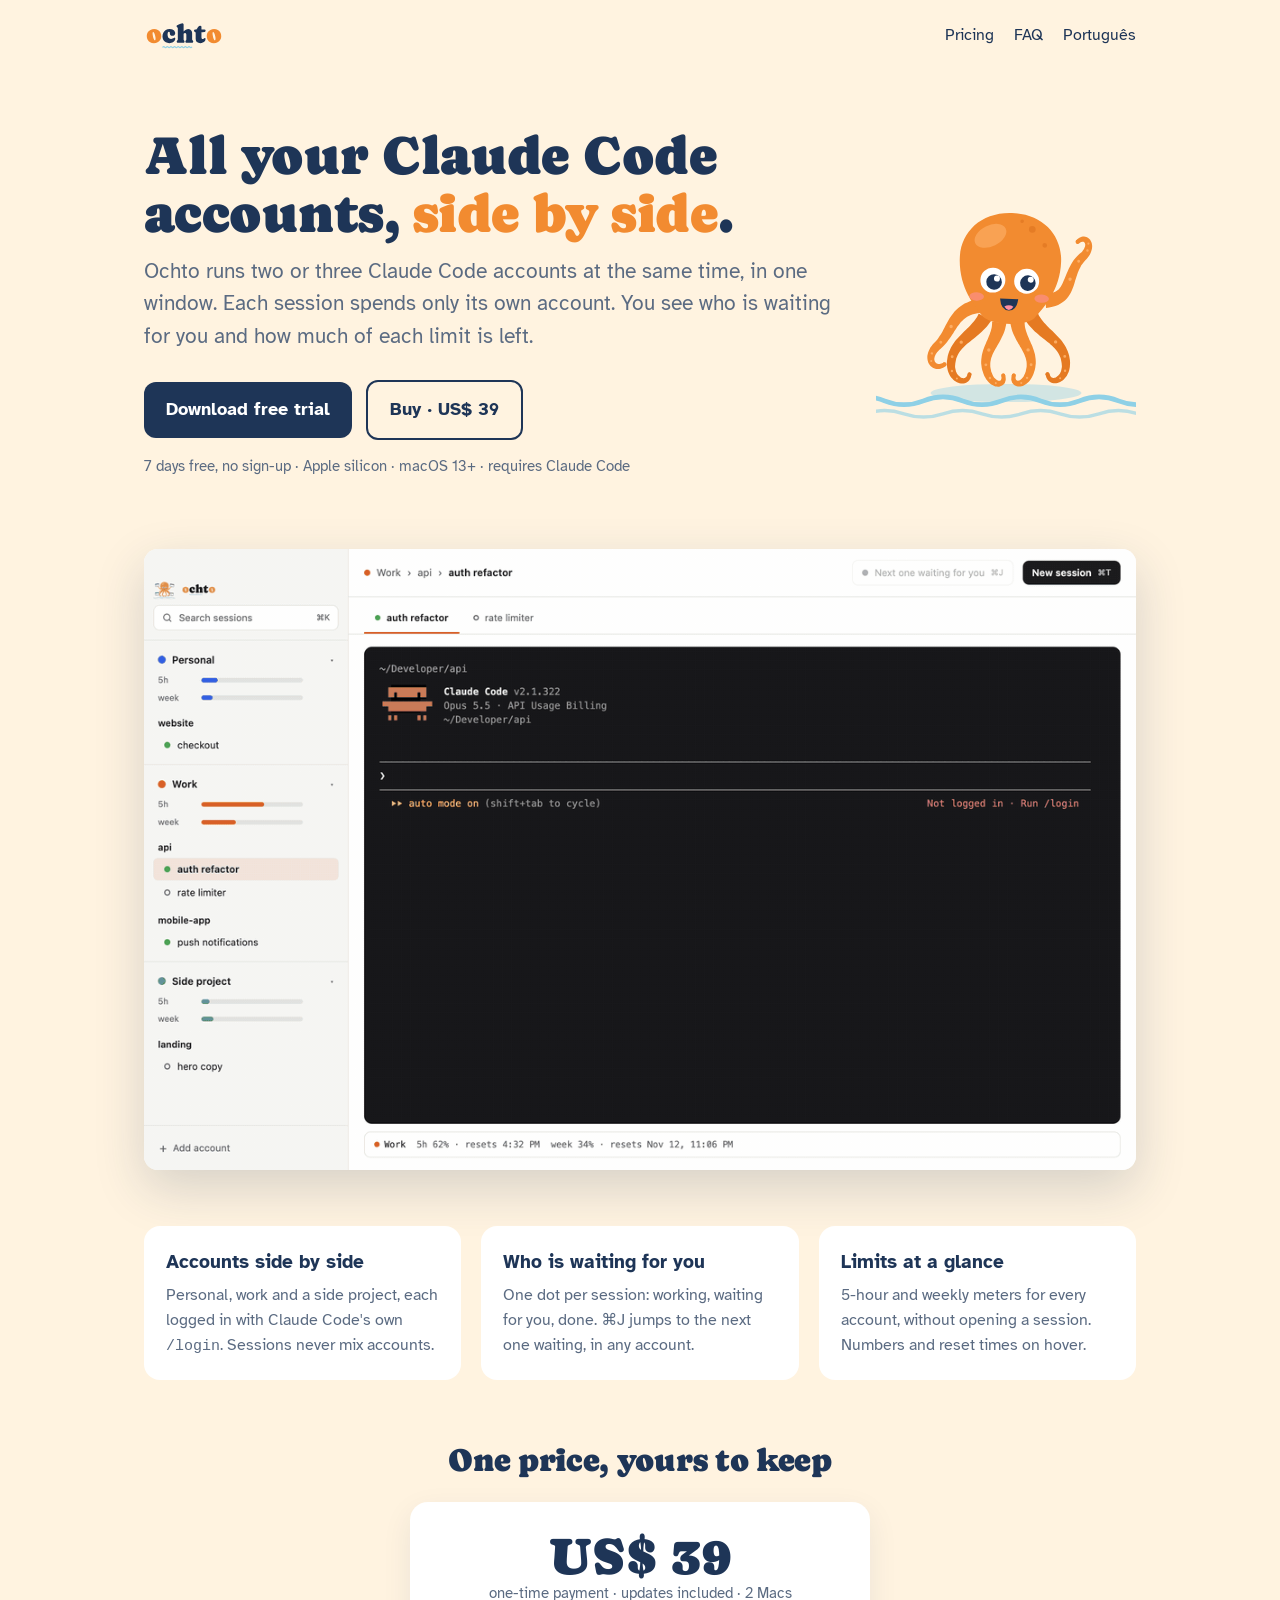
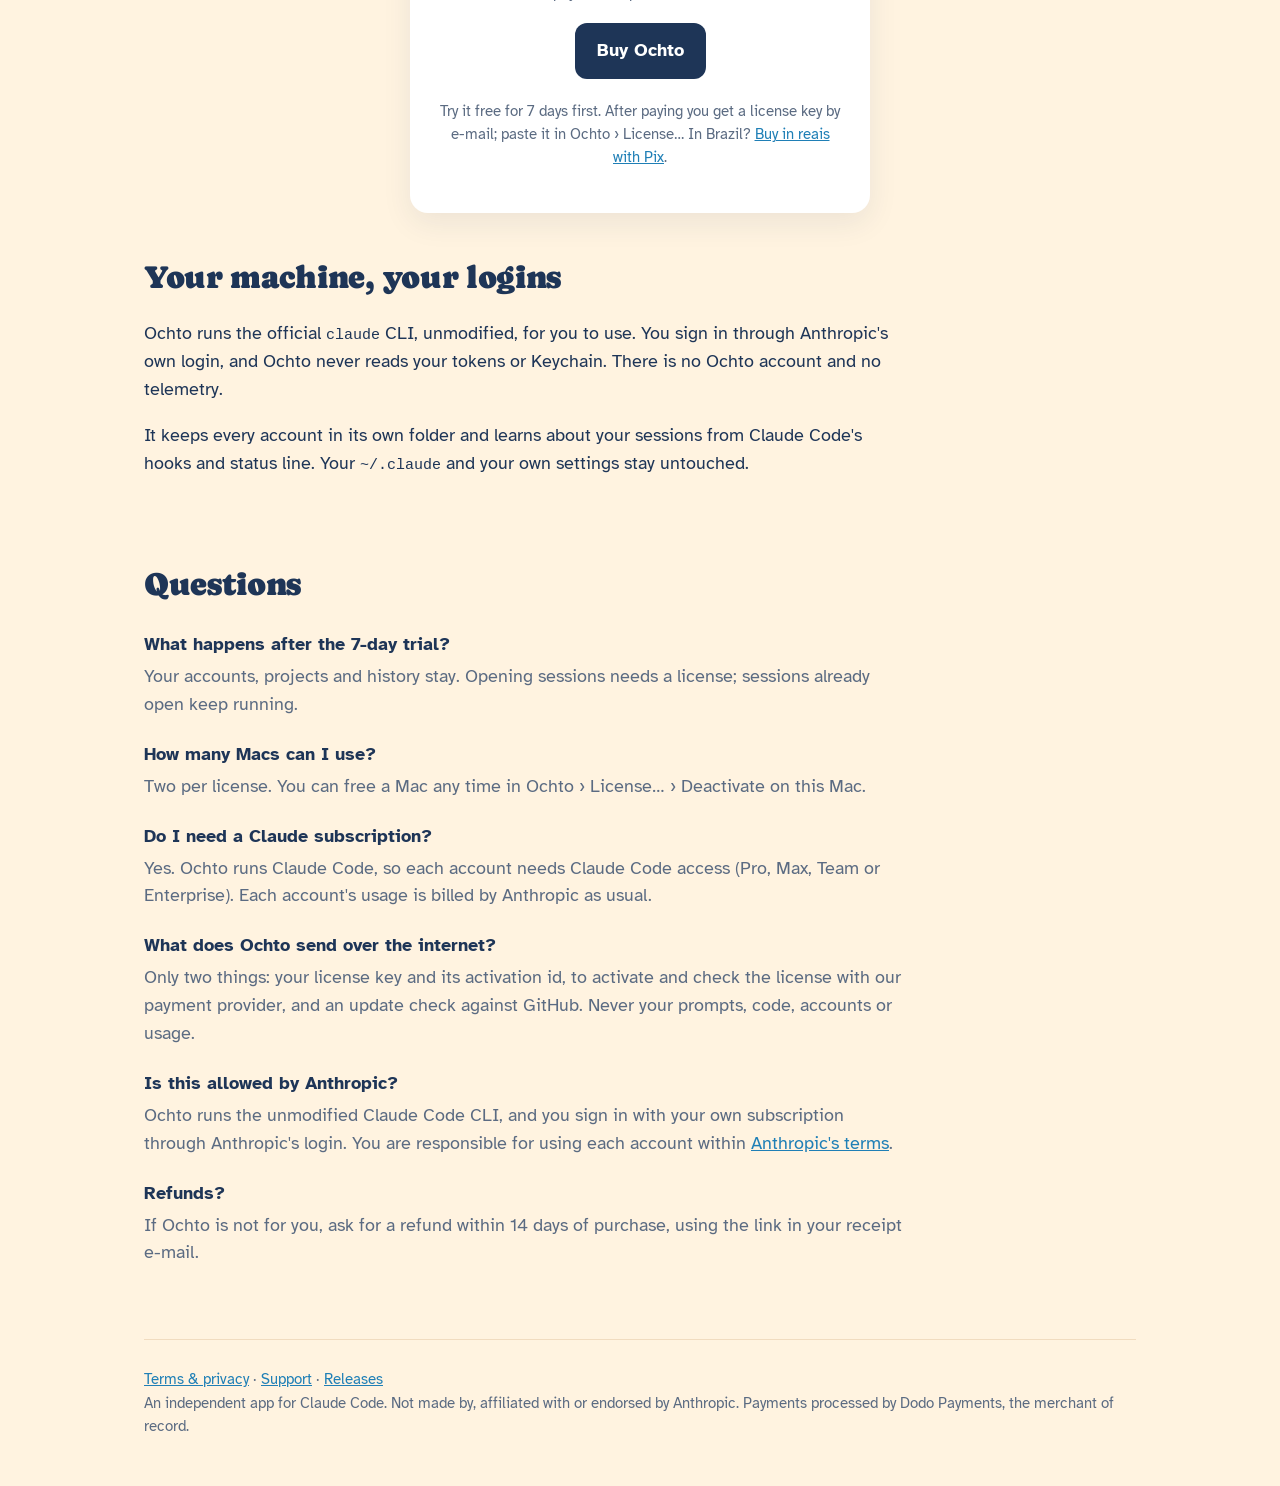
==== docs/index.html @ c24f669f "Ochto releases and website" ====
<!doctype html>
<html lang="en">
  <head>
    <meta charset="utf-8" />
    <meta name="viewport" content="width=device-width, initial-scale=1" />
    <title>Ochto — all your Claude Code accounts, side by side</title>
    <meta name="description" content="A Mac app that runs two or three Claude Code accounts at the same time, with live session states and 5-hour and weekly limits per account. 7-day free trial, one-time purchase." />
    <meta property="og:title" content="Ochto — all your Claude Code accounts, side by side" />
    <meta property="og:description" content="Run two or three Claude Code accounts at the same time, in one window." />
    <meta property="og:image" content="assets/social.png" />
    <link rel="icon" href="assets/icon.png" />
    <link rel="alternate" hreflang="pt-BR" href="pt/" />
    <link rel="stylesheet" href="style.css" />
  </head>
  <body>
    <div class="wrap">
      <nav>
        <img src="assets/wordmark.svg" alt="Ochto" height="30" />
        <div class="links">
          <a href="#pricing">Pricing</a>
          <a href="#faq">FAQ</a>
          <a href="pt/" hreflang="pt-BR">Português</a>
        </div>
      </nav>

      <header class="hero">
        <div>
          <h1>All your Claude Code accounts, <span class="o">side by side</span>.</h1>
          <p class="lead">
            Ochto runs two or three Claude Code accounts at the same time, in one window. Each session spends only its
            own account. You see who is waiting for you and how much of each limit is left.
          </p>
          <div class="cta">
            <a class="button" href="https://github.com/pportella23/ochto-releases/releases/latest/download/Ochto-arm64.dmg">Download free trial</a>
            <a class="button secondary-button" href="#pricing">Buy · US$ 39</a>
          </div>
          <p class="small">7 days free, no sign-up · Apple silicon · macOS 13+ · requires Claude Code</p>
        </div>
        <img class="mascot" src="assets/ochto-wave.svg" alt="" width="260" height="260" />
      </header>

      <div class="demo">
        <img src="assets/demo.gif" alt="Ochto with three Claude Code accounts: live states, the next session waiting for you and search" />
      </div>

      <div class="features">
        <div class="feature">
          <h3>Accounts side by side</h3>
          <p>Personal, work and a side project, each logged in with Claude Code's own <code>/login</code>. Sessions never mix accounts.</p>
        </div>
        <div class="feature">
          <h3>Who is waiting for you</h3>
          <p>One dot per session: working, waiting for you, done. ⌘J jumps to the next one waiting, in any account.</p>
        </div>
        <div class="feature">
          <h3>Limits at a glance</h3>
          <p>5-hour and weekly meters for every account, without opening a session. Numbers and reset times on hover.</p>
        </div>
      </div>

      <section class="pricing" id="pricing">
        <h2>One price, yours to keep</h2>
        <div class="price-card">
          <div class="price">US$ 39</div>
          <div class="small">one-time payment · updates included · 2 Macs</div>
          <a class="button" href="https://checkout.dodopayments.com/buy/pdt_LIVE_USD_TODO?quantity=1&redirect_url=https%3A%2F%2Fpportella23.github.io%2Fochto-releases%2Fthanks.html">Buy Ochto</a>
          <p class="small">
            Try it free for 7 days first. After paying you get a license key by e-mail; paste it in Ochto › License…
            In Brazil? <a href="pt/#preco">Buy in reais with Pix</a>.
          </p>
        </div>
      </section>

      <section class="text">
        <h2>Your machine, your logins</h2>
        <p>
          Ochto runs the official <code>claude</code> CLI, unmodified, for you to use. You sign in through Anthropic's
          own login, and Ochto never reads your tokens or Keychain. There is no Ochto account and no telemetry.
        </p>
        <p>
          It keeps every account in its own folder and learns about your sessions from Claude Code's hooks and status
          line. Your <code>~/.claude</code> and your own settings stay untouched.
        </p>
      </section>

      <section class="text faq" id="faq">
        <h2>Questions</h2>
        <h3>What happens after the 7-day trial?</h3>
        <p>Your accounts, projects and history stay. Opening sessions needs a license; sessions already open keep running.</p>
        <h3>How many Macs can I use?</h3>
        <p>Two per license. You can free a Mac any time in Ochto › License… › Deactivate on this Mac.</p>
        <h3>Do I need a Claude subscription?</h3>
        <p>Yes. Ochto runs Claude Code, so each account needs Claude Code access (Pro, Max, Team or Enterprise). Each account's usage is billed by Anthropic as usual.</p>
        <h3>What does Ochto send over the internet?</h3>
        <p>Only two things: your license key and its activation id, to activate and check the license with our payment provider, and an update check against GitHub. Never your prompts, code, accounts or usage.</p>
        <h3>Is this allowed by Anthropic?</h3>
        <p>
          Ochto runs the unmodified Claude Code CLI, and you sign in with your own subscription through Anthropic's login.
          You are responsible for using each account within
          <a href="https://www.anthropic.com/legal/consumer-terms">Anthropic's terms</a>.
        </p>
        <h3>Refunds?</h3>
        <p>If Ochto is not for you, ask for a refund within 14 days of purchase, using the link in your receipt e-mail.</p>
      </section>

      <footer>
        <a href="terms.html">Terms &amp; privacy</a> ·
        <a href="https://github.com/pportella23/ochto-releases/issues">Support</a> ·
        <a href="https://github.com/pportella23/ochto-releases/releases">Releases</a><br />
        An independent app for Claude Code. Not made by, affiliated with or endorsed by Anthropic. Payments processed by
        Dodo Payments, the merchant of record.
      </footer>
    </div>
  </body>
</html>
---- docs/style.css ----
/* Ochto site. Brand: Caprasimo (titles), Atkinson Hyperlegible (text). No external requests. */
@font-face {
  font-family: Caprasimo;
  src: url('assets/fonts/caprasimo-latin-400-normal.woff2') format('woff2');
  font-display: swap;
}
@font-face {
  font-family: Atkinson;
  src: url('assets/fonts/atkinson-hyperlegible-latin-400-normal.woff2') format('woff2');
  font-weight: 400;
  font-display: swap;
}
@font-face {
  font-family: Atkinson;
  src: url('assets/fonts/atkinson-hyperlegible-latin-700-normal.woff2') format('woff2');
  font-weight: 700;
  font-display: swap;
}

:root {
  --orange: #f28b30;
  --ink: #1e3557;
  --sand: #fff3e0;
  --sea: #1f7fb6;
  --foam: #8ed0e6;
  --sun: #ffc93c;
  --card: #ffffff;
  --quiet: #5b6b82;
}

* {
  box-sizing: border-box;
}

body {
  margin: 0;
  background: var(--sand);
  color: var(--ink);
  font-family: Atkinson, -apple-system, BlinkMacSystemFont, system-ui, sans-serif;
  font-size: 18px;
  line-height: 1.55;
}

a {
  color: var(--sea);
}

.wrap {
  max-width: 1040px;
  margin: 0 auto;
  padding: 0 24px;
}

nav {
  display: flex;
  justify-content: space-between;
  align-items: center;
  padding: 20px 0;
  font-size: 16px;
}

nav .links {
  display: flex;
  gap: 20px;
}

nav a {
  color: var(--ink);
  text-decoration: none;
}

.hero {
  display: grid;
  grid-template-columns: 1fr 260px;
  align-items: center;
  gap: 32px;
  padding: 40px 0 24px;
}

h1,
h2 {
  font-family: Caprasimo, Georgia, serif;
  font-weight: 400;
  letter-spacing: -0.01em;
}

h1 {
  margin: 16px 0 12px;
  font-size: 54px;
  line-height: 1.08;
}

h1 .o {
  color: var(--orange);
}

.lead {
  margin: 0 0 28px;
  font-size: 21px;
  color: var(--quiet);
}

.cta {
  display: flex;
  flex-wrap: wrap;
  align-items: center;
  gap: 14px;
}

.button {
  display: inline-block;
  padding: 14px 22px;
  border-radius: 12px;
  background: var(--ink);
  color: #fff;
  font-weight: 700;
  text-decoration: none;
}

code,
pre {
  font-family: ui-monospace, 'SF Mono', Menlo, monospace;
  font-size: 15px;
}

.brew {
  padding: 12px 16px;
  border-radius: 12px;
  background: var(--card);
  border: 1px solid #f1dcc0;
}

.small {
  font-size: 15px;
  color: var(--quiet);
}

.demo {
  margin: 32px 0 8px;
  border-radius: 14px;
  overflow: hidden;
  box-shadow: 0 18px 50px rgba(30, 53, 87, 0.18);
  background: #fff;
}

.demo img {
  display: block;
  width: 100%;
}

.features {
  display: grid;
  grid-template-columns: repeat(3, 1fr);
  gap: 20px;
  padding: 48px 0 16px;
}

.feature {
  padding: 22px;
  border-radius: 16px;
  background: var(--card);
}

.feature h3 {
  margin: 0 0 6px;
  font-size: 19px;
}

.feature p {
  margin: 0;
  font-size: 16px;
  color: var(--quiet);
}

section.text {
  max-width: 760px;
  padding: 32px 0;
}

h2 {
  margin: 0 0 12px;
  font-size: 32px;
}

footer {
  margin-top: 40px;
  padding: 28px 0 48px;
  border-top: 1px solid #f1dcc0;
  font-size: 15px;
  color: var(--quiet);
}

@media (max-width: 760px) {
  .hero {
    grid-template-columns: 1fr;
  }
  .hero img.mascot {
    width: 180px;
  }
  h1 {
    font-size: 40px;
  }
  .features {
    grid-template-columns: 1fr;
  }
}

.secondary-button {
  background: transparent;
  color: var(--ink);
  border: 2px solid var(--ink);
}

.pricing {
  padding: 40px 0 8px;
  text-align: center;
}

.price-card {
  max-width: 460px;
  margin: 16px auto 0;
  padding: 28px;
  border-radius: 18px;
  background: var(--card);
  box-shadow: 0 10px 30px rgba(30, 53, 87, 0.08);
}

.price {
  font-family: Caprasimo, Georgia, serif;
  font-size: 52px;
  line-height: 1;
}

.price-card .button {
  margin: 18px 0 6px;
}

.faq h3 {
  margin: 22px 0 4px;
  font-size: 18px;
}

.faq p {
  margin: 0;
  color: var(--quiet);
}

.legal h2 {
  margin-top: 28px;
  font-size: 26px;
}
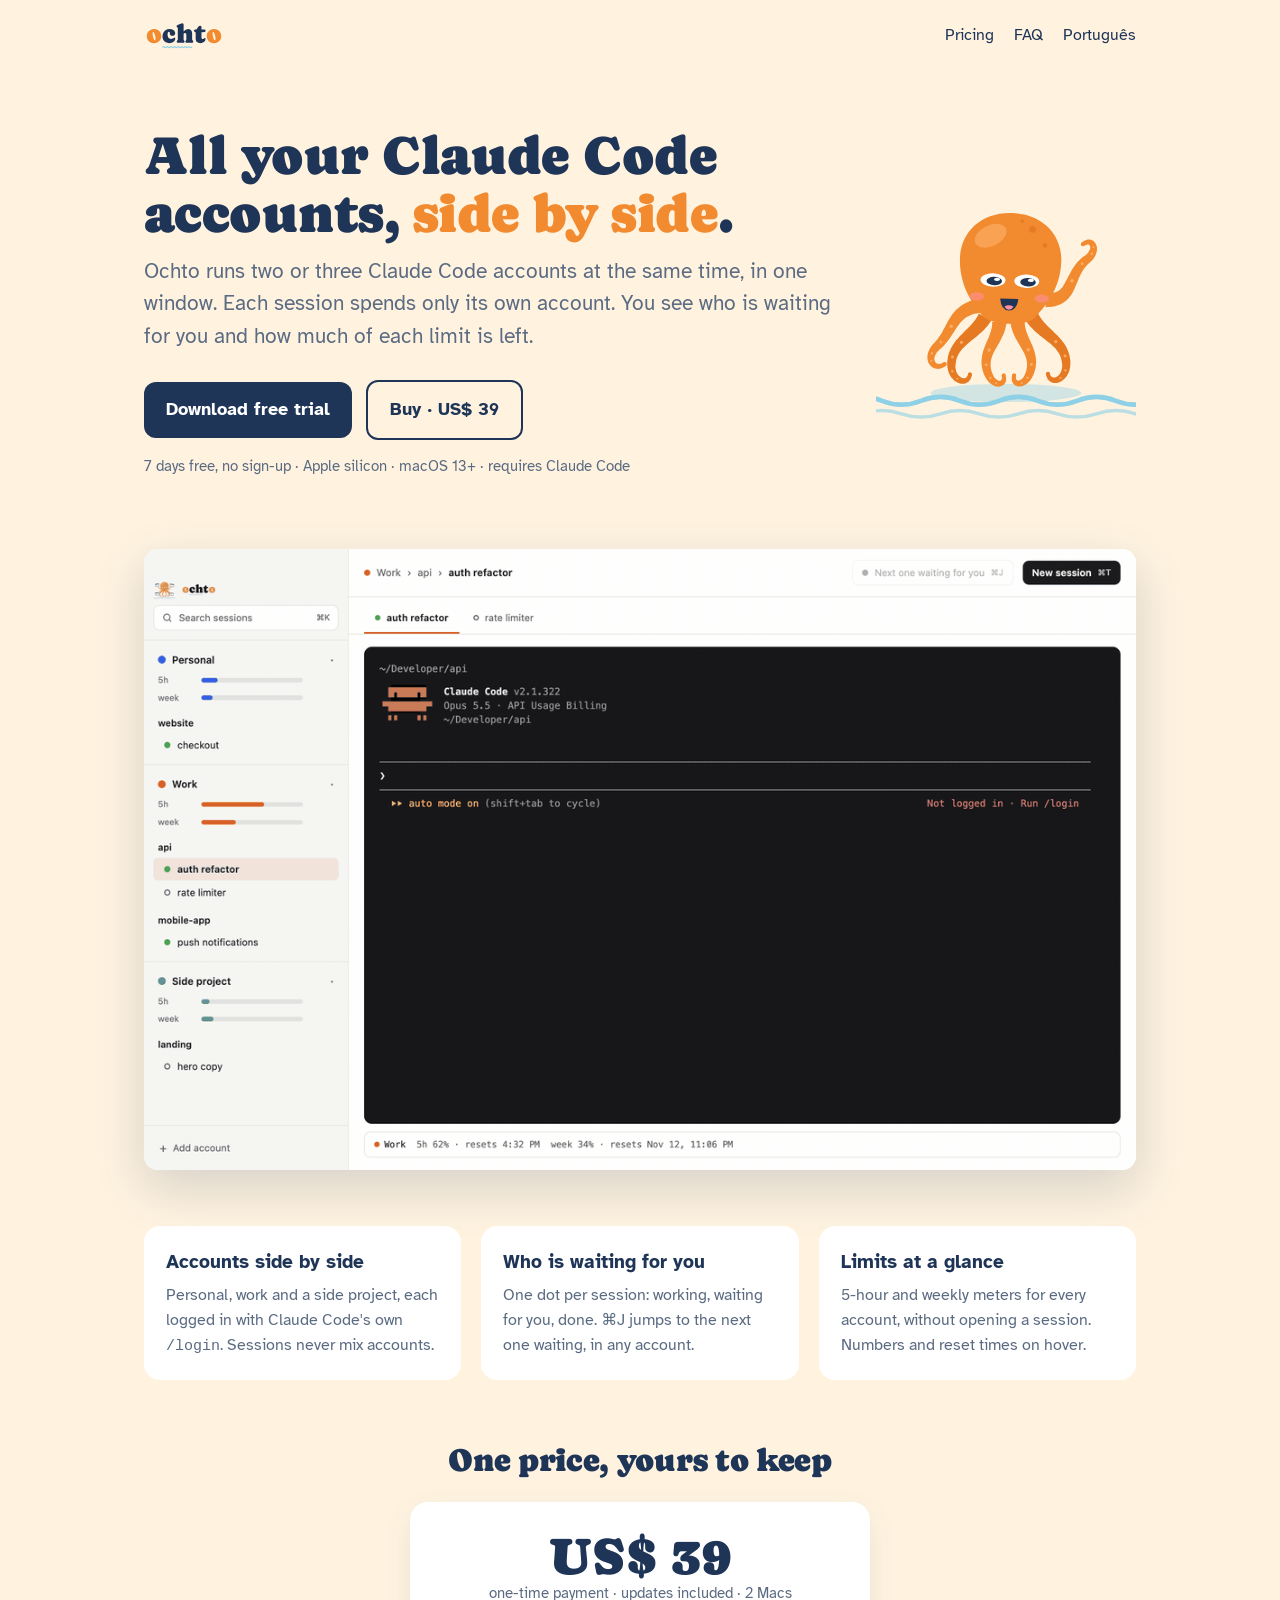
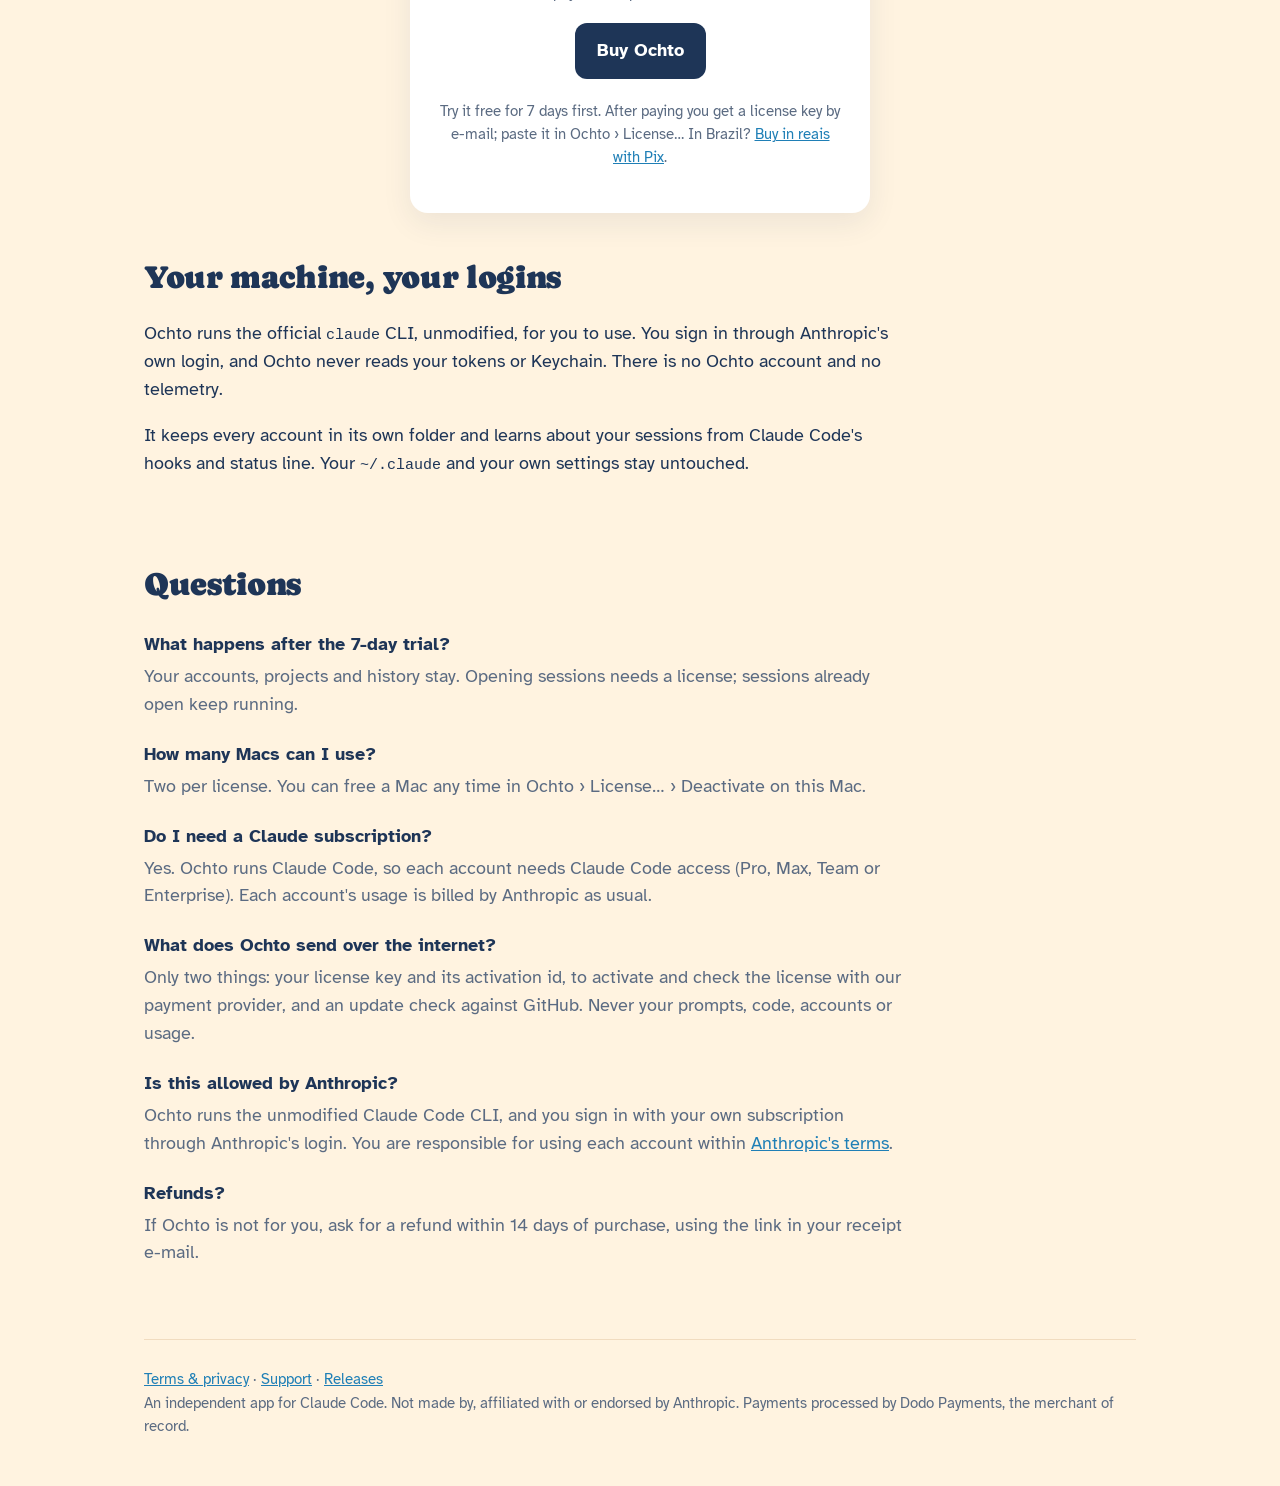
==== commit d9862fed: "Site update" ====
--- a/docs/index.html
+++ b/docs/index.html
@@ -63,7 +63,7 @@
         <div class="price-card">
           <div class="price">US$ 39</div>
           <div class="small">one-time payment · updates included · 2 Macs</div>
-          <a class="button" href="https://checkout.dodopayments.com/buy/pdt_LIVE_USD_TODO?quantity=1&redirect_url=https%3A%2F%2Fpportella23.github.io%2Fochto-releases%2Fthanks.html">Buy Ochto</a>
+          <a class="button" href="#pricing">Buy Ochto</a>
           <p class="small">
             Try it free for 7 days first. After paying you get a license key by e-mail; paste it in Ochto › License…
             In Brazil? <a href="pt/#preco">Buy in reais with Pix</a>.
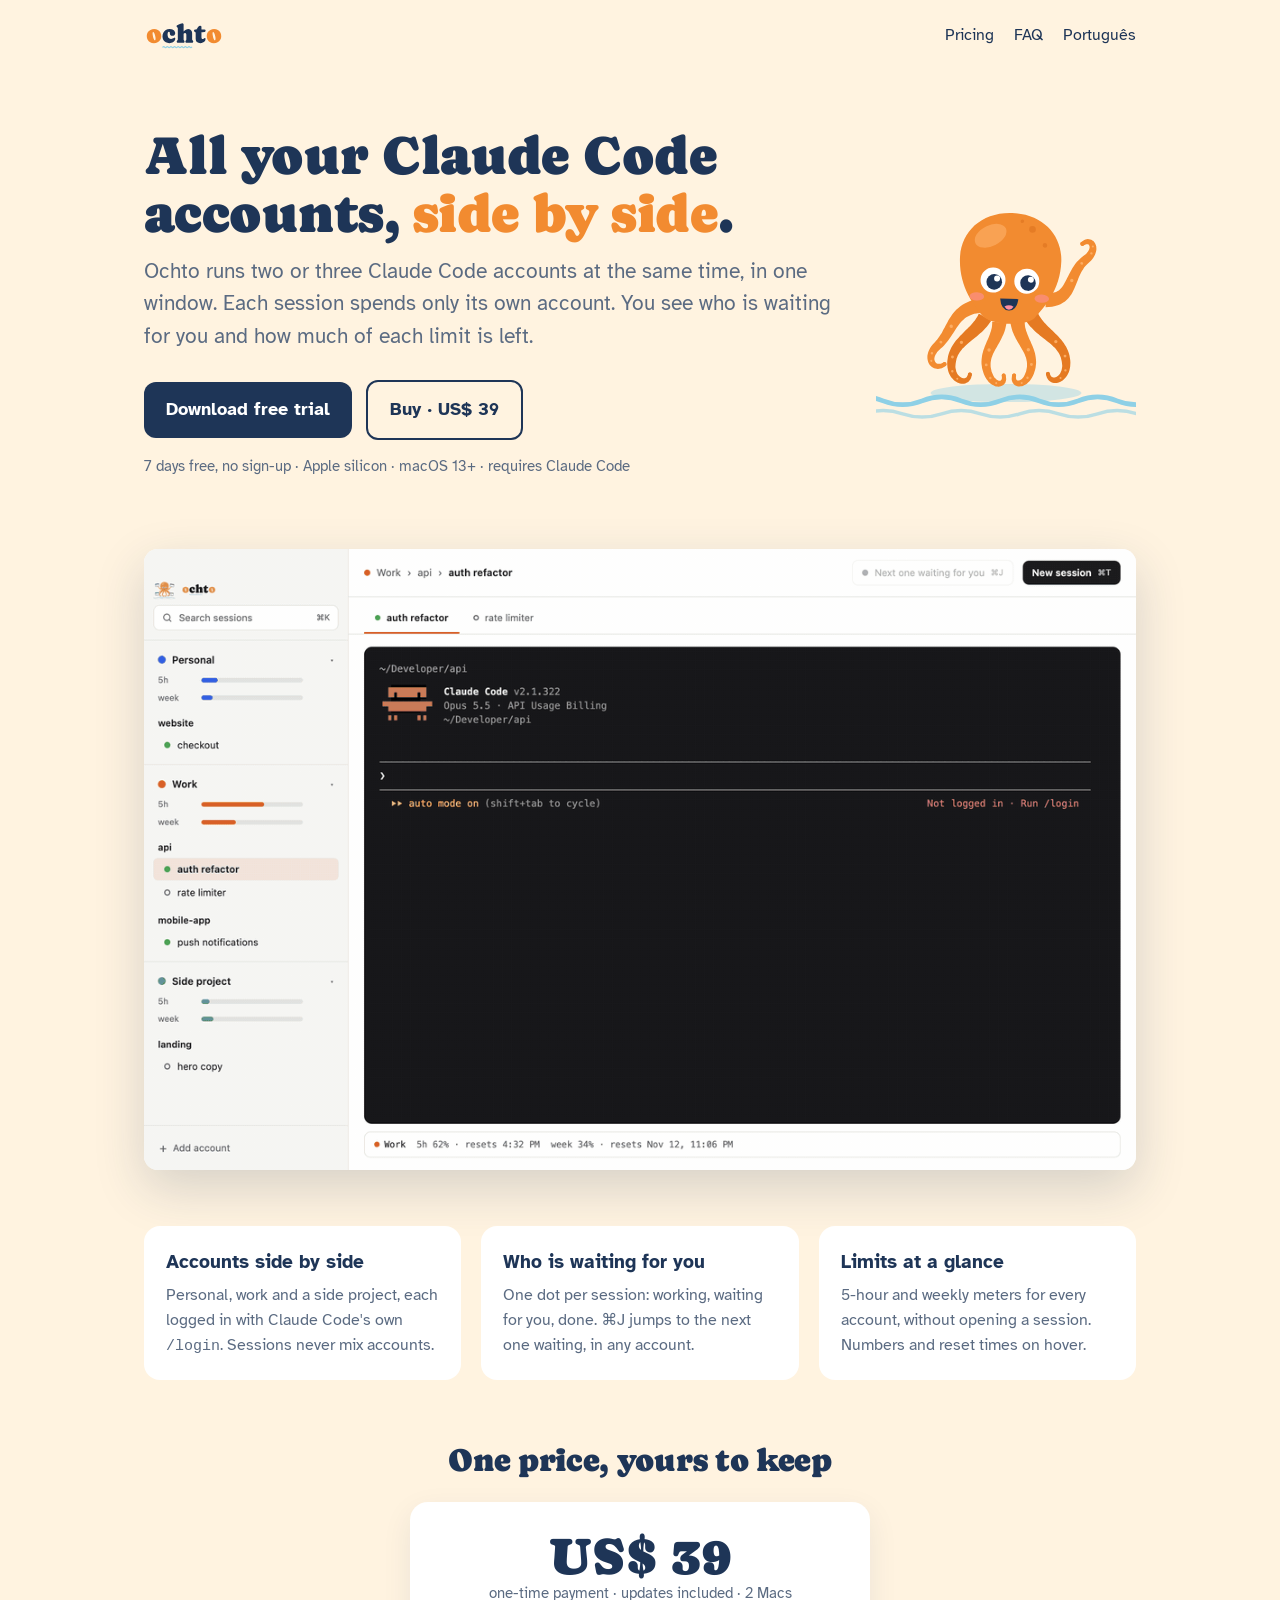
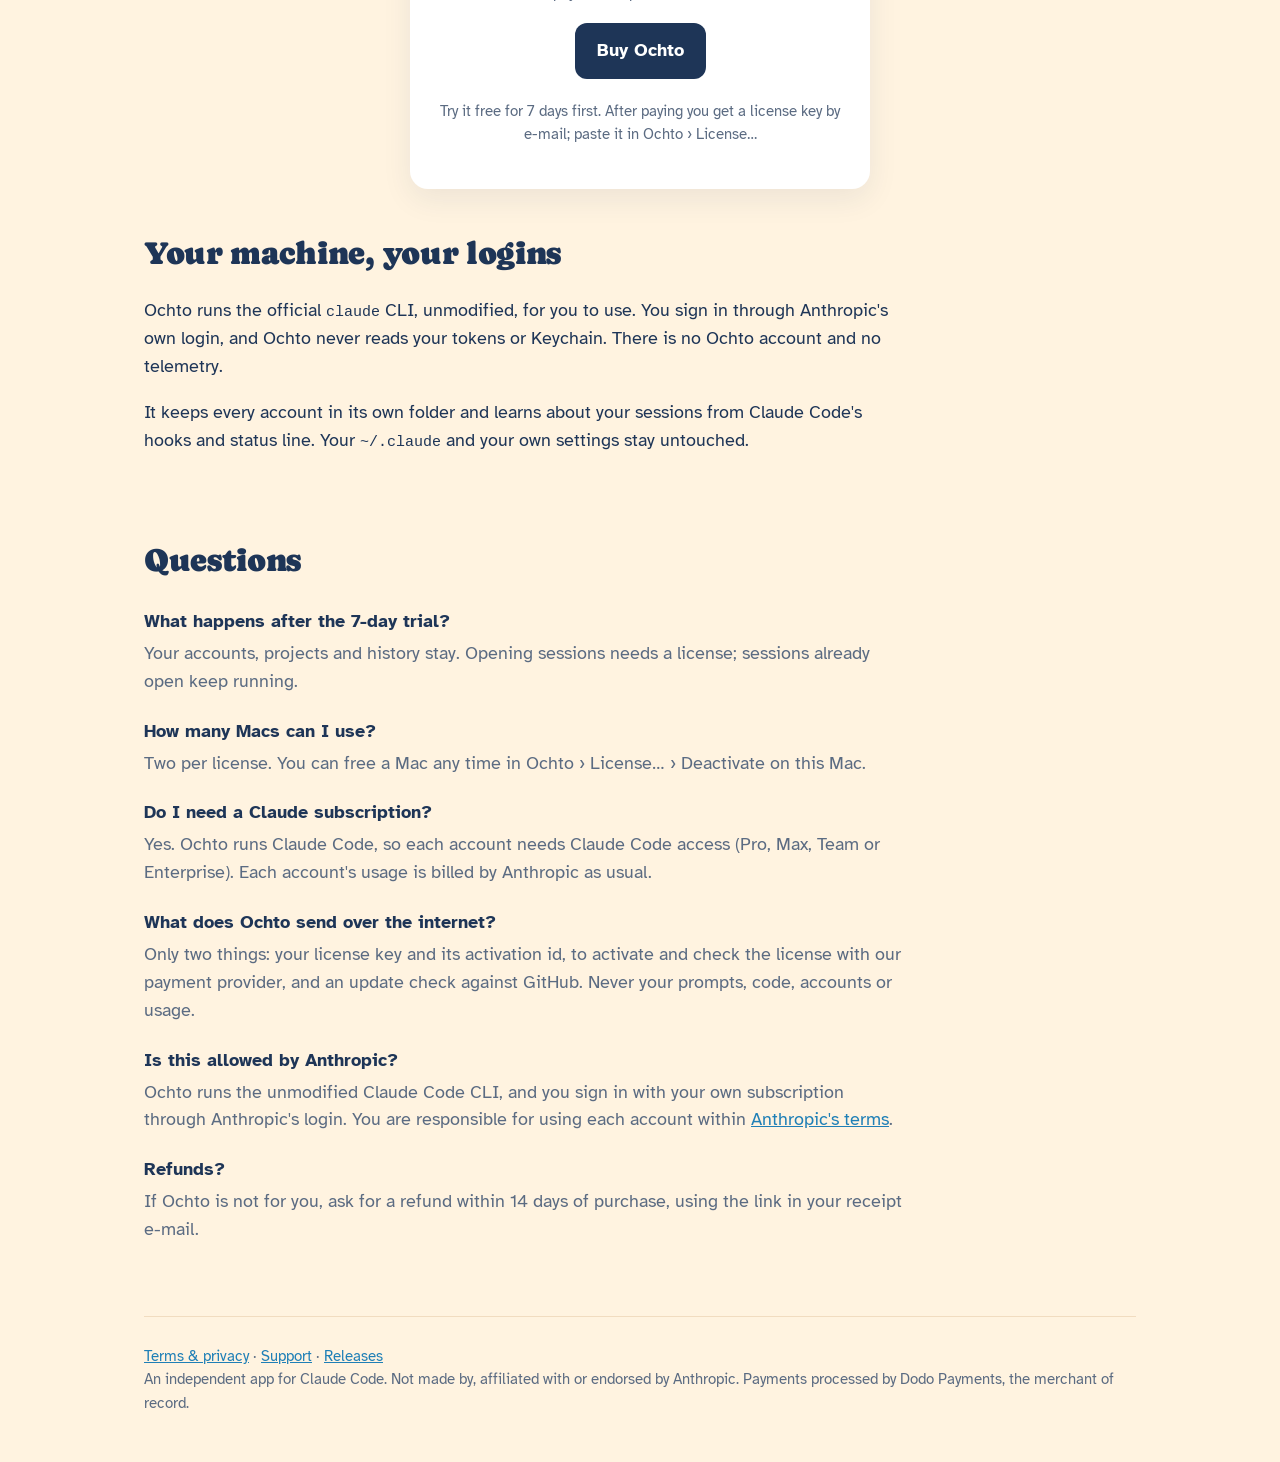
==== commit c3455dcf: "Site update" ====
--- a/docs/index.html
+++ b/docs/index.html
@@ -1,5 +1,5 @@
 <!doctype html>
-<html lang="en">
+<html lang="en" data-market="usd">
   <head>
     <meta charset="utf-8" />
     <meta name="viewport" content="width=device-width, initial-scale=1" />
@@ -10,6 +10,7 @@
     <meta property="og:image" content="assets/social.png" />
     <link rel="icon" href="assets/icon.png" />
     <link rel="alternate" hreflang="pt-BR" href="pt/" />
+    <script src="market.js"></script>
     <link rel="stylesheet" href="style.css" />
   </head>
   <body>
@@ -32,7 +33,7 @@
           </p>
           <div class="cta">
             <a class="button" href="https://github.com/pportella23/ochto-releases/releases/latest/download/Ochto-arm64.dmg">Download free trial</a>
-            <a class="button secondary-button" href="#pricing">Buy · US$ 39</a>
+            <a class="button secondary-button" href="#pricing">Buy · <span class="only-usd">US$ 39</span><span class="only-brl">R$ 149</span></a>
           </div>
           <p class="small">7 days free, no sign-up · Apple silicon · macOS 13+ · requires Claude Code</p>
         </div>
@@ -61,12 +62,13 @@
       <section class="pricing" id="pricing">
         <h2>One price, yours to keep</h2>
         <div class="price-card">
-          <div class="price">US$ 39</div>
-          <div class="small">one-time payment · updates included · 2 Macs</div>
-          <a class="button" href="#pricing">Buy Ochto</a>
+          <div class="price"><span class="only-usd">US$ 39</span><span class="only-brl">R$ 149</span></div>
+          <div class="small">one-time payment · updates included · 2 Macs<span class="only-brl"> · Pix or card</span></div>
+          <a class="button only-usd" href="https://pportella23.github.io/ochto-releases/#pricing">Buy Ochto</a>
+          <a class="button only-brl" href="https://pportella23.github.io/ochto-releases/pt/#preco">Buy Ochto</a>
           <p class="small">
             Try it free for 7 days first. After paying you get a license key by e-mail; paste it in Ochto › License…
-            In Brazil? <a href="pt/#preco">Buy in reais with Pix</a>.
+            <span class="only-brl">Payments in reais include the 3.5% IOF tax, added at checkout.</span>
           </p>
         </div>
       </section>
--- a/docs/style.css
+++ b/docs/style.css
@@ -249,3 +249,16 @@
   margin-top: 28px;
   font-size: 26px;
 }
+
+/* One price per visitor; <html data-market> is set by the page (see the inline script). */
+html[data-market='usd'] .only-brl,
+html[data-market='brl'] .only-usd {
+  display: none;
+}
+
+/* Thanks page: one state at a time, from Dodo's ?status (see thanks.html). */
+html:not([data-state='succeeded']) .only-succeeded,
+html:not([data-state='processing']) .only-processing,
+html:not([data-state='failed']) .only-failed {
+  display: none;
+}
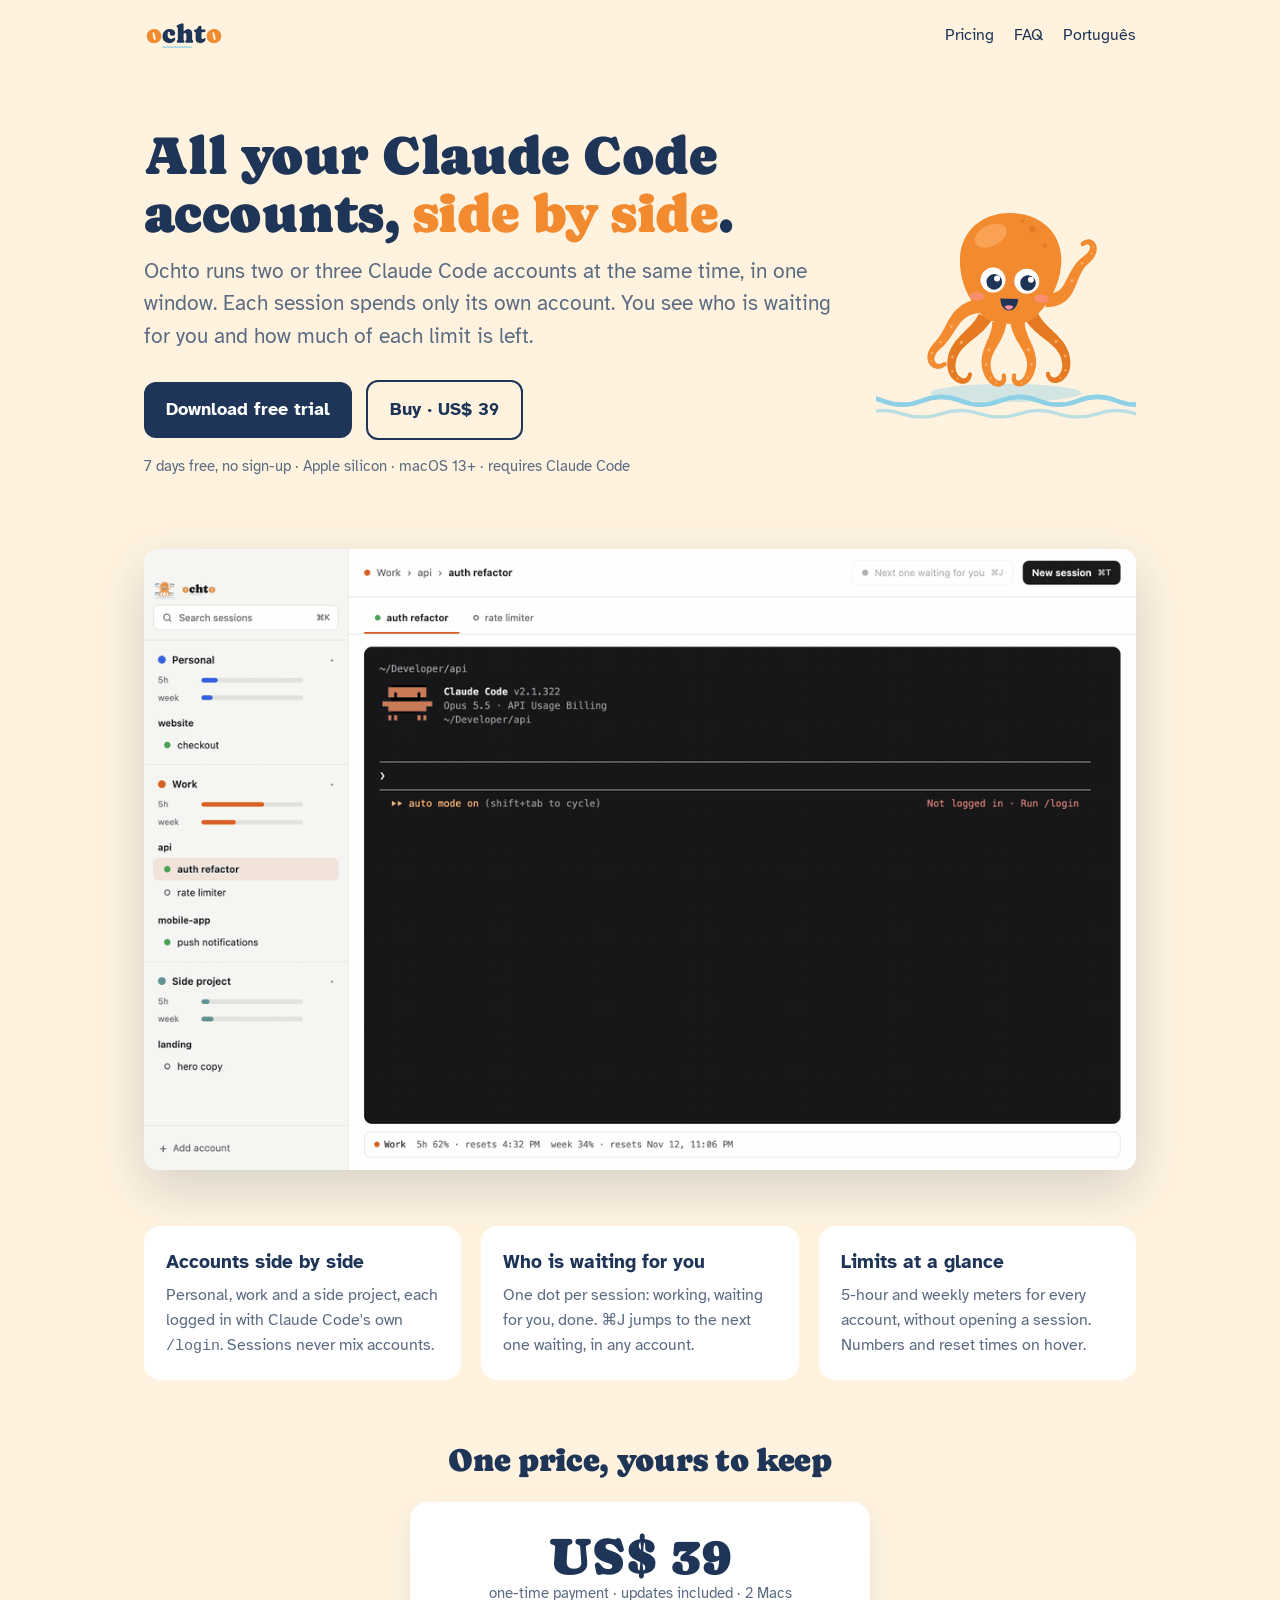
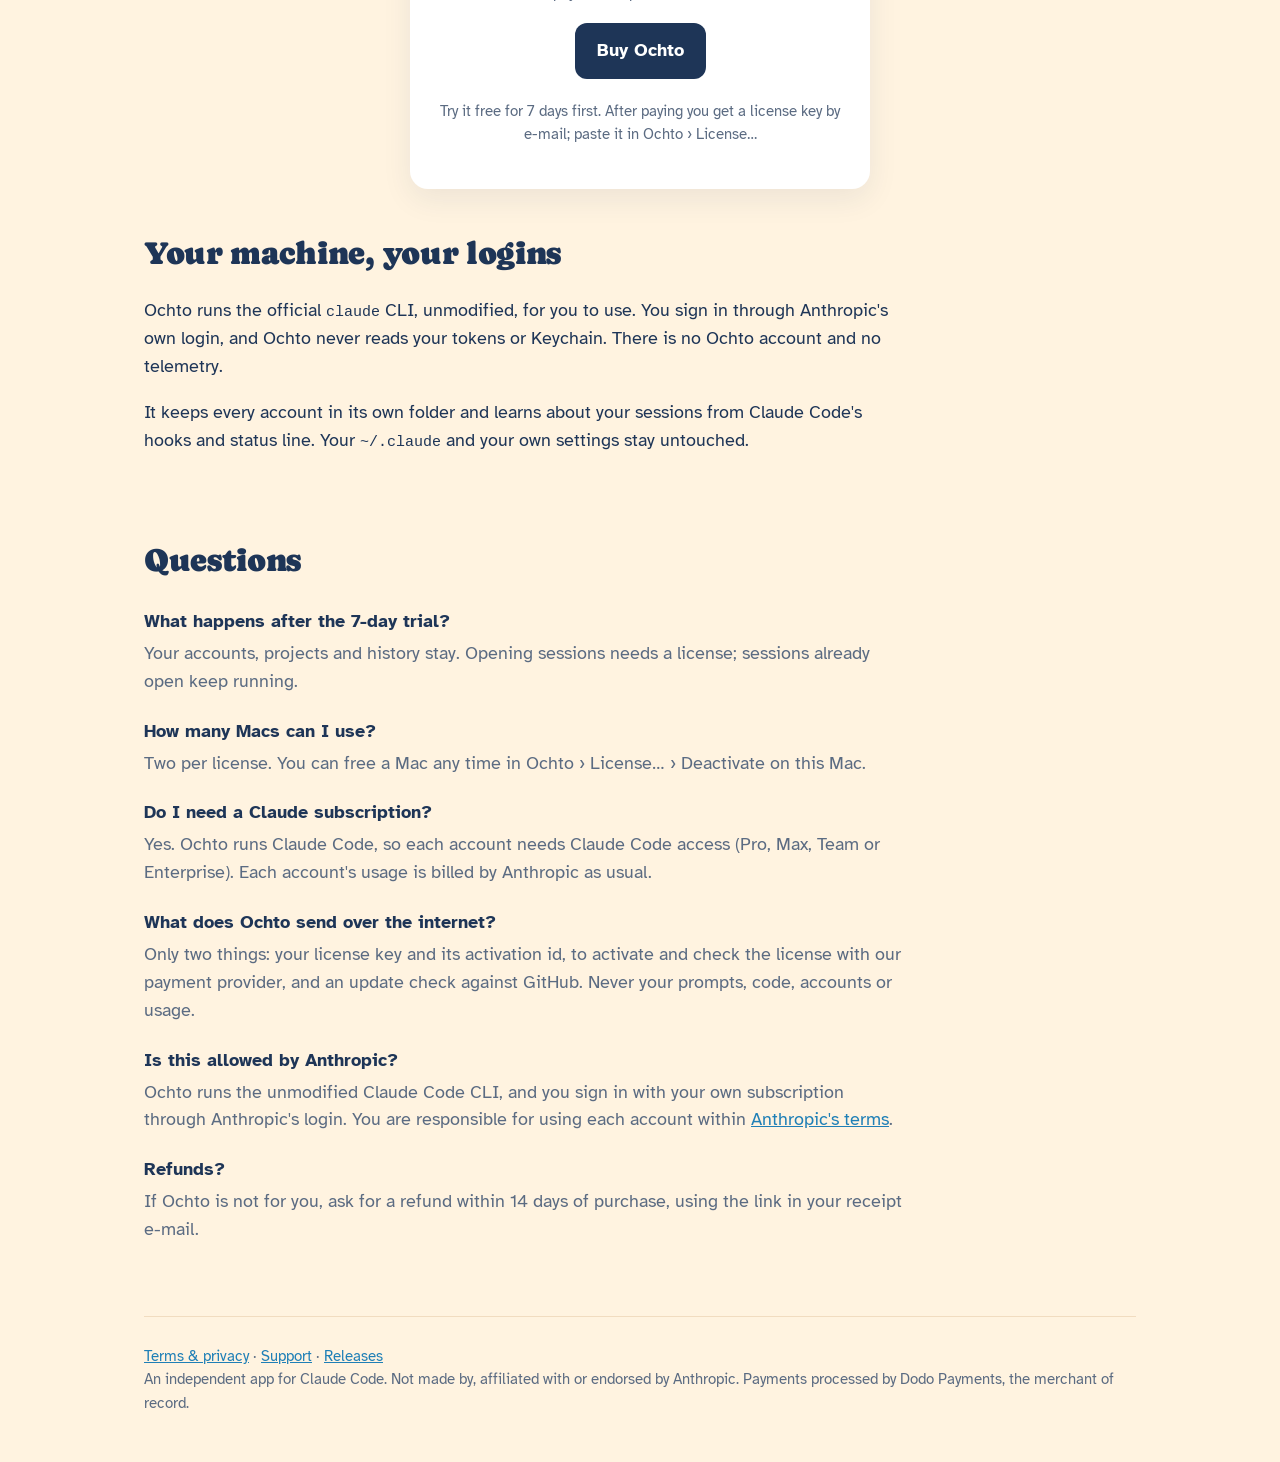
==== commit f6f33e37: "Site update" ====
--- a/docs/index.html
+++ b/docs/index.html
@@ -64,8 +64,8 @@
         <div class="price-card">
           <div class="price"><span class="only-usd">US$ 39</span><span class="only-brl">R$ 149</span></div>
           <div class="small">one-time payment · updates included · 2 Macs<span class="only-brl"> · Pix or card</span></div>
-          <a class="button only-usd" href="https://pportella23.github.io/ochto-releases/#pricing">Buy Ochto</a>
-          <a class="button only-brl" href="https://pportella23.github.io/ochto-releases/pt/#preco">Buy Ochto</a>
+          <a class="button only-usd" href="https://checkout.dodopayments.com/buy/pdt_0NrnDw3yxI8hCIOFM1GwO?quantity=1&redirect_url=https%3A%2F%2Fpportella23.github.io%2Fochto-releases%2Fthanks.html">Buy Ochto</a>
+          <a class="button only-brl" href="https://checkout.dodopayments.com/buy/pdt_0NrnDw3yxI8hCIOFM1GwO?quantity=1&redirect_url=https%3A%2F%2Fpportella23.github.io%2Fochto-releases%2Fthanks.html&country=BR">Buy Ochto</a>
           <p class="small">
             Try it free for 7 days first. After paying you get a license key by e-mail; paste it in Ochto › License…
             <span class="only-brl">Payments in reais include the 3.5% IOF tax, added at checkout.</span>
